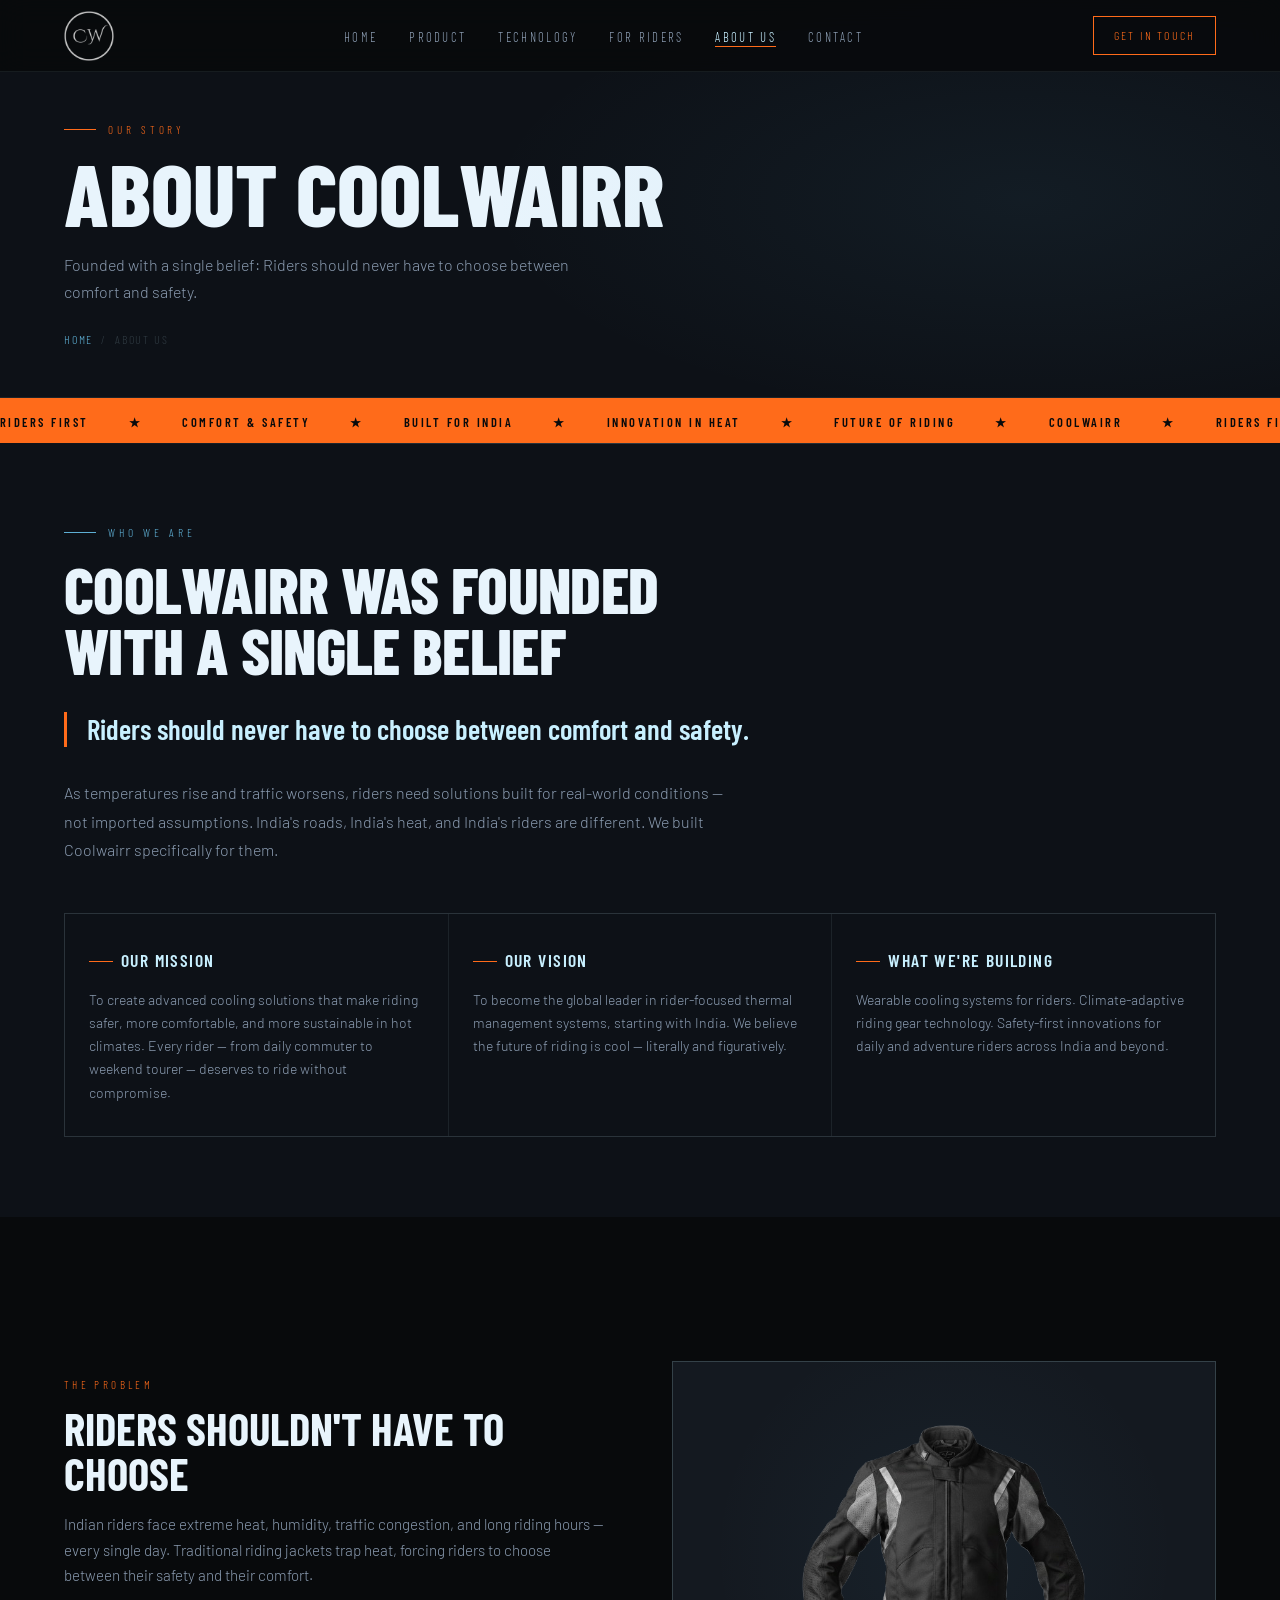
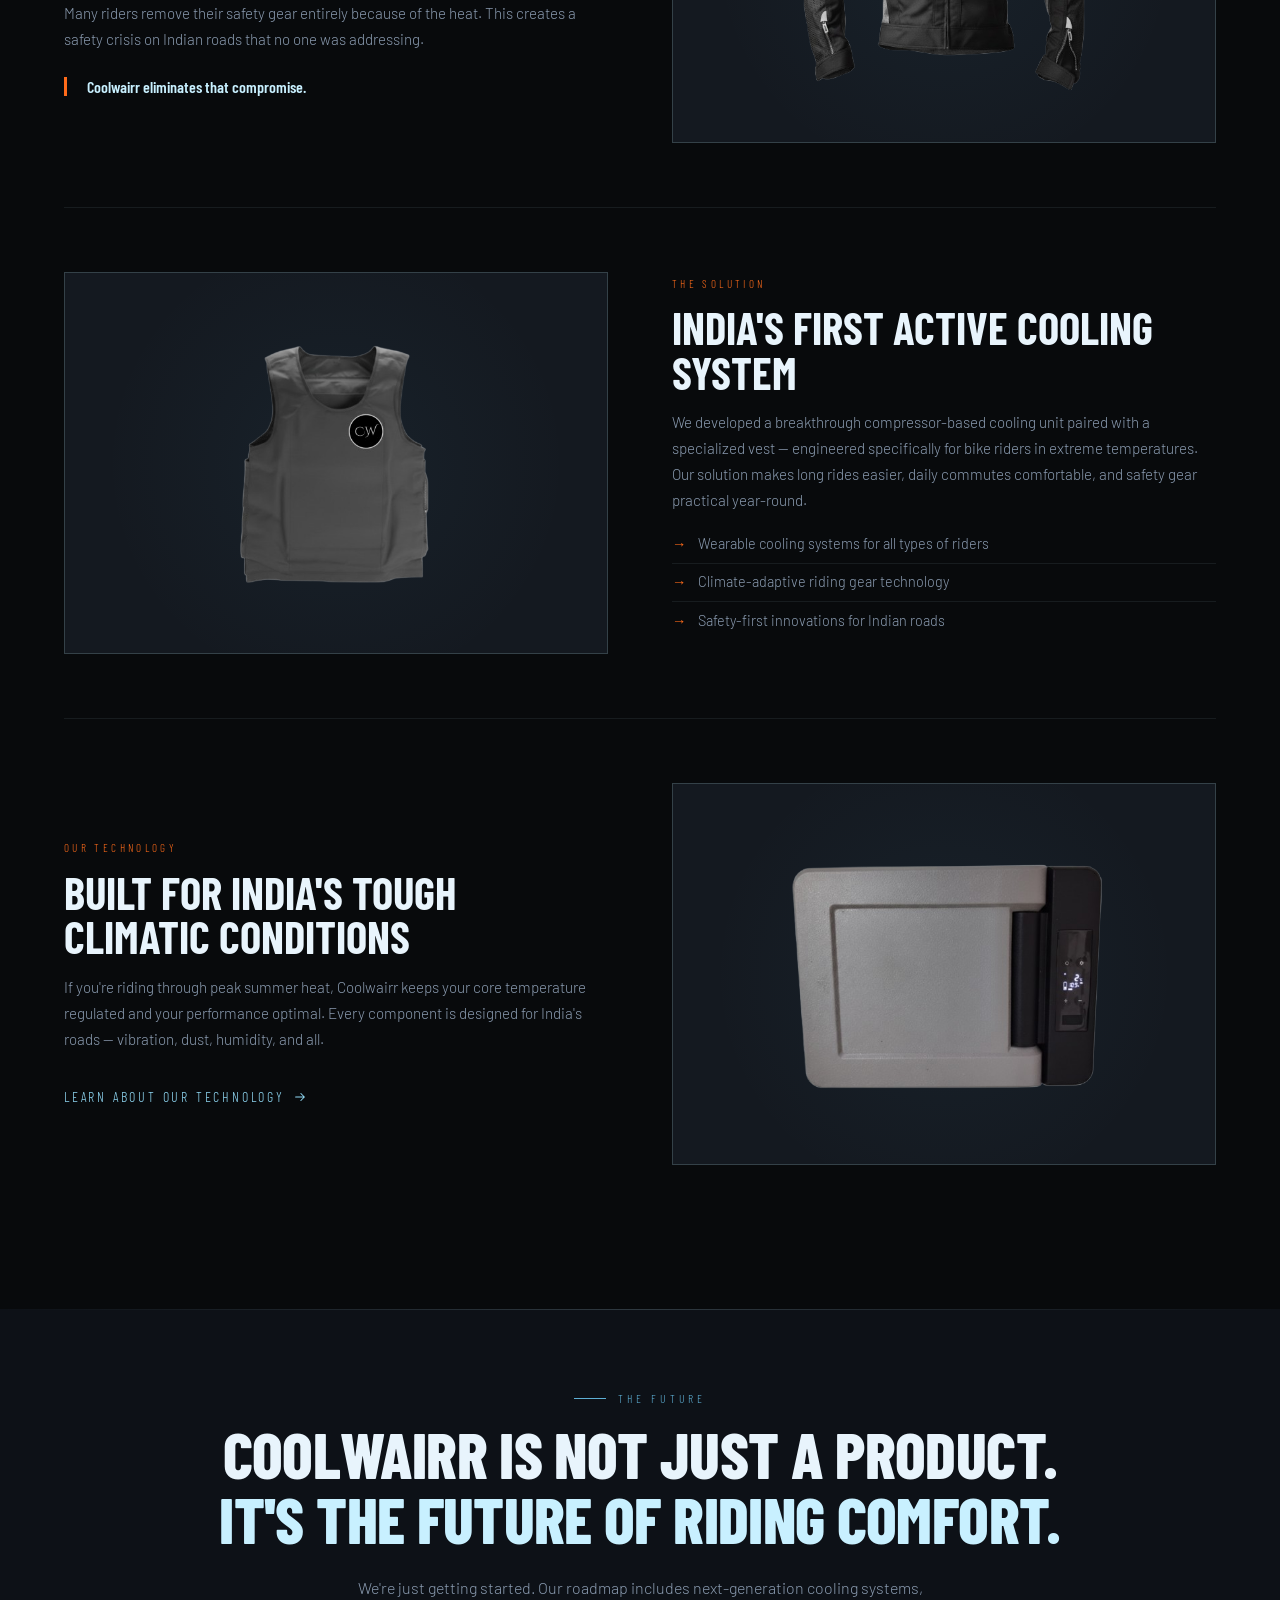
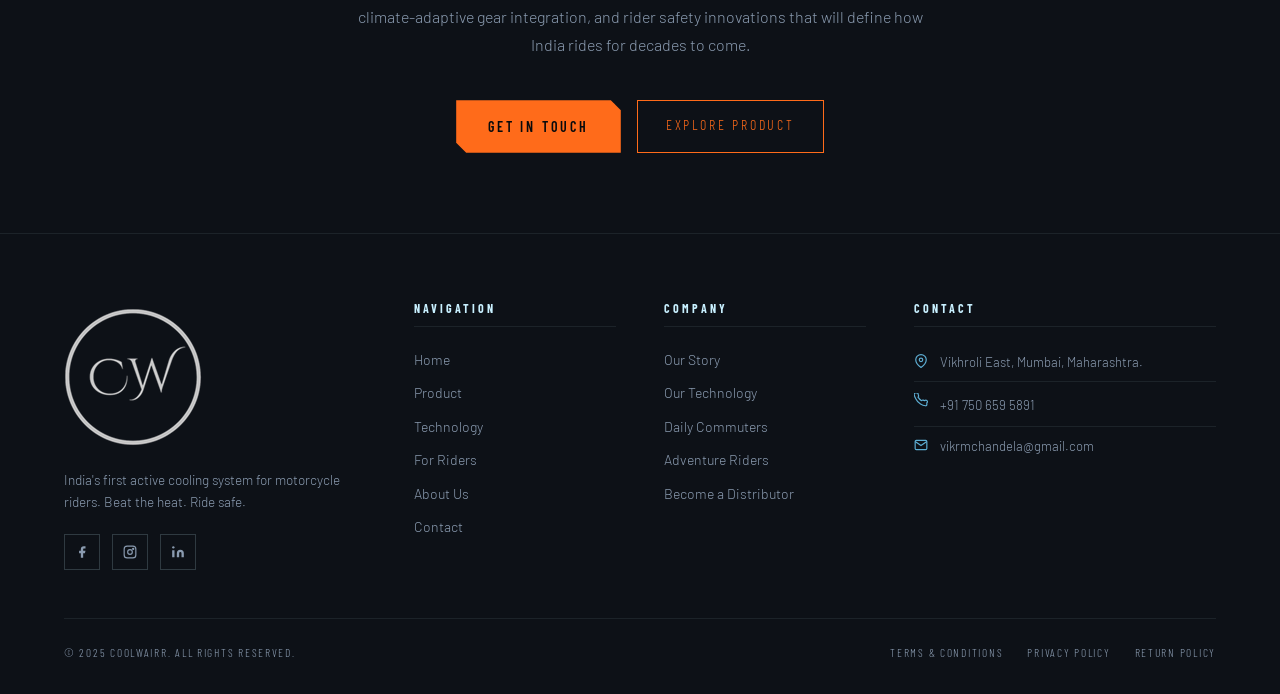
==== about.html @ 3edb7197 "initial commit" ====
<!DOCTYPE html>
<html lang="en">

<head>
  <meta charset="UTF-8">
  <meta name="viewport" content="width=device-width, initial-scale=1.0">
  <title>About Us — COOLWAIR</title>
  <meta name="description"
    content="Coolwairr was founded with a single belief: Riders should never have to choose between comfort and safety.">
  <link rel="icon" type="image/png" href="assets/imgs/favicon.png">
  <link rel="preconnect" href="https://fonts.googleapis.com">
  <link
    href="https://fonts.googleapis.com/css2?family=Barlow+Condensed:ital,wght@0,300;0,600;0,800;1,300&family=Barlow:wght@300;400;500&family=Orbitron:wght@700;900&display=swap"
    rel="stylesheet">
  <link rel="stylesheet" href="style.css">
</head>

<body>

  <div id="header"></div>

  <div class="page-hero">
    <div class="page-hero-eyebrow">Our Story</div>
    <h1>About Coolwairr</h1>
    <p>Founded with a single belief: Riders should never have to choose between comfort and safety.</p>
    <div class="breadcrumb"><a href="index.html">Home</a><span>/</span><span>About Us</span></div>
  </div>

  <div class="ticker">
    <div class="ticker-inner">
      <span>RIDERS FIRST</span><span>★</span><span>COMFORT &amp; SAFETY</span><span>★</span>
      <span>BUILT FOR INDIA</span><span>★</span><span>INNOVATION IN HEAT</span><span>★</span>
      <span>FUTURE OF RIDING</span><span>★</span><span>COOLWAIRR</span><span>★</span>
      <span>RIDERS FIRST</span><span>★</span><span>COMFORT &amp; SAFETY</span><span>★</span>
      <span>BUILT FOR INDIA</span><span>★</span><span>INNOVATION IN HEAT</span><span>★</span>
      <span>FUTURE OF RIDING</span><span>★</span><span>COOLWAIRR</span><span>★</span>
    </div>
  </div>

  <!-- FOUNDING BELIEF -->
  <section class="section section--dark">
    <div class="container">
      <div class="section-label reveal">Who We Are</div>
      <h2 class="section-title reveal">Coolwairr Was Founded<br>with a Single Belief</h2>
      <div class="tech-highlight reveal">
        Riders should never have to choose between comfort and safety.
      </div>
      <p class="reveal" style="color:var(--muted);max-width:680px;margin-top:1.25rem;font-size:1rem;line-height:1.8;">
        As temperatures rise and traffic worsens, riders need solutions built for real-world conditions — not imported
        assumptions. India's roads, India's heat, and India's riders are different. We built Coolwairr specifically for
        them.
      </p>

      <div class="mission-cards reveal">
        <div class="mission-card">
          <h3>Our Mission</h3>
          <p>To create advanced cooling solutions that make riding safer, more comfortable, and more sustainable in hot
            climates. Every rider — from daily commuter to weekend tourer — deserves to ride without compromise.</p>
        </div>
        <div class="mission-card">
          <h3>Our Vision</h3>
          <p>To become the global leader in rider-focused thermal management systems, starting with India. We believe
            the future of riding is cool — literally and figuratively.</p>
        </div>
        <div class="mission-card">
          <h3>What We're Building</h3>
          <p>Wearable cooling systems for riders. Climate-adaptive riding gear technology. Safety-first innovations for
            daily and adventure riders across India and beyond.</p>
        </div>
      </div>
    </div>
  </section>

  <!-- STORY SECTIONS -->
  <section class="section section--black">
    <div class="container">
      <div class="split-section reveal">
        <div class="split-text">
          <div class="eyebrow">The Problem</div>
          <h2>Riders Shouldn't Have to Choose</h2>
          <p>Indian riders face extreme heat, humidity, traffic congestion, and long riding hours — every single day.
            Traditional riding jackets trap heat, forcing riders to choose between their safety and their comfort.</p>
          <p style="margin-top:0.75rem;">Many riders remove their safety gear entirely because of the heat. This creates
            a safety crisis on Indian roads that no one was addressing.</p>
          <div class="tech-highlight" style="font-size:1rem;margin-top:1.5rem;">
            Coolwairr eliminates that compromise.
          </div>
        </div>
        <div class="split-image">
          <img src="assets/imgs/Coolwairr_Cooling_Jacket.png" alt="Riding Jacket">
        </div>
      </div>

      <div class="split-section reverse reveal">
        <div class="split-text">
          <div class="eyebrow">The Solution</div>
          <h2>India's First Active Cooling System</h2>
          <p>We developed a breakthrough compressor-based cooling unit paired with a specialized vest — engineered
            specifically for bike riders in extreme temperatures. Our solution makes long rides easier, daily commutes
            comfortable, and safety gear practical year-round.</p>
          <ul>
            <li>Wearable cooling systems for all types of riders</li>
            <li>Climate-adaptive riding gear technology</li>
            <li>Safety-first innovations for Indian roads</li>
          </ul>
        </div>
        <div class="split-image">
          <img src="assets/imgs/coolwairr-cooling-vest1.png" alt="Cooling Vest">
        </div>
      </div>

      <div class="split-section reveal">
        <div class="split-text">
          <div class="eyebrow">Our Technology</div>
          <h2>Built for India's Tough Climatic Conditions</h2>
          <p>If you're riding through peak summer heat, Coolwairr keeps your core temperature regulated and your
            performance optimal. Every component is designed for India's roads — vibration, dust, humidity, and all.</p>
          <a href="technology.html" class="btn-ghost" style="margin-top:1.25rem;">
            Learn About Our Technology
            <svg width="14" height="14" viewBox="0 0 16 16" fill="none">
              <path d="M3 8h10M9 4l4 4-4 4" stroke="currentColor" stroke-width="1.2" stroke-linecap="round"
                stroke-linejoin="round" />
            </svg>
          </a>
        </div>
        <div class="split-image">
          <img src="assets/imgs/Coolwairr_cooling_uni.png" alt="Technology">
        </div>
      </div>
    </div>
  </section>

  <!-- CLOSING STATEMENT -->
  <section class="section section--dark">
    <div class="container" style="text-align:center;">
      <div class="reveal">
        <div class="section-label" style="justify-content:center;">The Future</div>
        <h2 class="section-title">Coolwairr Is Not Just a Product.</h2>
        <h2 class="section-title" style="color:var(--ice);margin-top:0.25rem;">It's the Future of Riding Comfort.</h2>
        <p style="color:var(--muted);max-width:580px;margin:1.5rem auto 0;font-size:1rem;line-height:1.8;">
          We're just getting started. Our roadmap includes next-generation cooling systems, climate-adaptive gear
          integration, and rider safety innovations that will define how India rides for decades to come.
        </p>
        <div style="margin-top:2.5rem;display:flex;gap:1rem;justify-content:center;flex-wrap:wrap;">
          <a href="contact.html" class="btn-primary">Get in Touch</a>
          <a href="product.html" class="btn-outline">Explore Product</a>
        </div>
      </div>
    </div>
  </section>

  <!-- FOOTER -->
  <div id="footer"></div>
  
  <button class="back-to-top" id="backToTop" aria-label="Back to top"><svg viewBox="0 0 24 24" fill="none"
      stroke="currentColor" stroke-width="2">
      <path d="M18 15l-6-6-6 6" />
    </svg></button>
  <script src="components.js"></script>
</body>

</html>
---- style.css ----
/* =========================================
   COOLWAIR — Global Stylesheet
   Dark Rider Theme | Mobile Responsive
   ========================================= */

@import url('https://fonts.googleapis.com/css2?family=Barlow+Condensed:ital,wght@0,300;0,600;0,800;1,300;1,600&family=Barlow:wght@300;400;500&family=Orbitron:wght@700;900&display=swap');

/* ---- CSS Variables ---- */
:root {
  --black: #080A0C;
  --dark: #0D1117;
  --surface: #141920;
  --surface2: #1C2430;
  --ice: #C8F0FF;
  --ice2: #90D9F5;
  --steel: #5EAFD4;
  --orange: #FF6B1A;
  --orange2: #FF9A55;
  --muted: #8A9BB0;
  --text: #E8F4FC;
  --border: rgba(200, 240, 255, 0.08);
  --border2: rgba(200, 240, 255, 0.18);
  --radius: 4px;
  --nav-h: 72px;
}

/* ---- Reset ---- */
*,
*::before,
*::after {
  margin: 0;
  padding: 0;
  box-sizing: border-box;
}

html {
  scroll-behavior: smooth;
}

body {
  background: var(--black);
  color: var(--text);
  font-family: 'Barlow', sans-serif;
  font-weight: 300;
  overflow-x: hidden;
  line-height: 1.7;
}

img {
  max-width: 100%;
  height: auto;
  display: block;
}

a {
  text-decoration: none;
  color: inherit;
}

ul {
  list-style: none;
}

button {
  cursor: pointer;
  border: none;
  background: none;
}

/* =========================================
   TYPOGRAPHY
   ========================================= */
.section-label {
  font-family: 'Barlow Condensed', sans-serif;
  font-size: 0.72rem;
  letter-spacing: 0.35em;
  text-transform: uppercase;
  color: var(--steel);
  margin-bottom: 1rem;
  display: flex;
  align-items: center;
  gap: 0.75rem;
}

.section-label::before {
  content: '';
  width: 2rem;
  height: 1px;
  background: var(--steel);
  flex-shrink: 0;
}

.section-title {
  font-family: 'Barlow Condensed', sans-serif;
  font-size: clamp(2rem, 5vw, 4rem);
  font-weight: 800;
  text-transform: uppercase;
  line-height: 0.95;
  letter-spacing: -0.01em;
}

/* =========================================
   BUTTONS
   ========================================= */
.btn-primary {
  display: inline-block;
  font-family: 'Barlow Condensed', sans-serif;
  font-size: 0.875rem;
  letter-spacing: 0.2em;
  text-transform: uppercase;
  font-weight: 600;
  padding: 0.9rem 2rem;
  background: var(--orange);
  color: var(--black);
  transition: background 0.2s, transform 0.2s;
  clip-path: polygon(0 0, calc(100% - 10px) 0, 100% 10px, 100% 100%, 10px 100%, 0 calc(100% - 10px));
}

.btn-primary:hover {
  background: var(--orange2);
  transform: translateY(-2px);
}

.btn-ghost {
  display: inline-flex;
  align-items: center;
  gap: 0.5rem;
  font-family: 'Barlow Condensed', sans-serif;
  font-size: 0.875rem;
  letter-spacing: 0.2em;
  text-transform: uppercase;
  color: var(--ice2);
  transition: color 0.2s;
}

.btn-ghost:hover {
  color: var(--ice);
}

.btn-ghost svg {
  transition: transform 0.2s;
}

.btn-ghost:hover svg {
  transform: translateX(4px);
}

.btn-outline {
  display: inline-block;
  font-family: 'Barlow Condensed', sans-serif;
  font-size: 0.875rem;
  letter-spacing: 0.2em;
  text-transform: uppercase;
  padding: 0.75rem 1.75rem;
  border: 1px solid var(--orange);
  color: var(--orange);
  transition: all 0.2s;
}

.btn-outline:hover {
  background: var(--orange);
  color: var(--black);
}

/* =========================================
   NAVIGATION
   ========================================= */
nav.site-nav {
  position: fixed;
  top: 0;
  left: 0;
  right: 0;
  z-index: 1000;
  height: var(--nav-h);
  display: flex;
  align-items: center;
  justify-content: space-between;
  padding: 0 clamp(1rem, 5vw, 4rem);
  background: rgba(8, 10, 12, 0.92);
  backdrop-filter: blur(14px);
  border-bottom: 1px solid var(--border);
  transition: background 0.3s;
}

nav.site-nav.scrolled {
  background: rgba(8, 10, 12, 0.98);
}

.nav-logo {
  text-align: center;
  margin: 10px 0;
}

.nav-logo img {
  height: 50px;
  width: auto;
}

/* Mobile */
@media (max-width: 768px) {
  .nav-logo img {
    max-height: 35px;
  }
}

.nav-links {
  display: flex;
  gap: 2rem;
}

.nav-links a {
  font-family: 'Barlow Condensed', sans-serif;
  font-size: 0.8rem;
  letter-spacing: 0.18em;
  text-transform: uppercase;
  color: var(--muted);
  transition: color 0.2s;
  position: relative;
  padding-bottom: 2px;
}

.nav-links a::after {
  content: '';
  position: absolute;
  bottom: 0;
  left: 0;
  width: 0;
  height: 1px;
  background: var(--orange);
  transition: width 0.25s;
}

.nav-links a:hover,
.nav-links a.active {
  color: var(--ice);
}

.nav-links a:hover::after,
.nav-links a.active::after {
  width: 100%;
}

.nav-cta {
  font-family: 'Barlow Condensed', sans-serif;
  font-size: 0.75rem;
  letter-spacing: 0.18em;
  text-transform: uppercase;
  padding: 0.55rem 1.25rem;
  border: 1px solid var(--orange);
  color: var(--orange);
  background: transparent;
  transition: all 0.2s;
}

.nav-cta:hover {
  background: var(--orange);
  color: var(--black);
}

/* Hamburger */
.nav-hamburger {
  display: none;
  flex-direction: column;
  gap: 5px;
  padding: 4px;
  cursor: pointer;
  background: none;
  border: none;
}

.nav-hamburger span {
  display: block;
  width: 24px;
  height: 2px;
  background: var(--ice);
  transition: all 0.3s;
}

.nav-hamburger.open span:nth-child(1) {
  transform: translateY(7px) rotate(45deg);
}

.nav-hamburger.open span:nth-child(2) {
  opacity: 0;
}

.nav-hamburger.open span:nth-child(3) {
  transform: translateY(-7px) rotate(-45deg);
}

/* Mobile nav drawer */
.nav-mobile-drawer {
  display: none;
  position: fixed;
  top: var(--nav-h);
  left: 0;
  right: 0;
  background: var(--dark);
  border-bottom: 1px solid var(--border);
  z-index: 999;
  padding: 1.5rem clamp(1rem, 5vw, 4rem);
  flex-direction: column;
  gap: 1rem;
}

.nav-mobile-drawer.open {
  display: flex;
}

.nav-mobile-drawer a {
  font-family: 'Barlow Condensed', sans-serif;
  font-size: 1rem;
  letter-spacing: 0.15em;
  text-transform: uppercase;
  color: var(--muted);
  transition: color 0.2s;
  padding: 0.35rem 0;
  border-bottom: 1px solid var(--border);
}

.nav-mobile-drawer a:hover,
.nav-mobile-drawer a.active {
  color: var(--ice);
}

.nav-mobile-drawer .btn-primary {
  margin-top: 0.5rem;
  text-align: center;
}

/* ---- HERO ---- */
.hero {
  min-height: 100vh;
  display: flex;
  flex-direction: column;
  justify-content: center;
  padding: calc(var(--nav-h) + 2rem) clamp(1rem, 5vw, 4rem) 6rem;
  position: relative;
  overflow: hidden;
}

.hero-bg {
  position: absolute;
  inset: 0;
  background:
    radial-gradient(ellipse 60% 70% at 70% 50%, rgba(94, 175, 212, 0.09) 0%, transparent 70%),
    radial-gradient(ellipse 35% 50% at 80% 70%, rgba(255, 107, 26, 0.05) 0%, transparent 60%),
    repeating-linear-gradient(-45deg, transparent, transparent 60px,
      rgba(200, 240, 255, 0.012) 60px, rgba(200, 240, 255, 0.012) 61px);
  pointer-events: none;
}

.hero-content {
  position: relative;
  z-index: 2;
  flex: 1;
  max-width: 600px;
}

.hero-eyebrow {
  font-family: 'Barlow Condensed', sans-serif;
  font-size: 0.72rem;
  letter-spacing: 0.38em;
  text-transform: uppercase;
  color: var(--orange);
  margin-bottom: 1.5rem;
  display: flex;
  align-items: center;
  gap: 0.75rem;
}

.hero-eyebrow::before {
  content: '';
  width: 3rem;
  height: 1px;
  background: var(--orange);
}

.hero-title {
  font-family: 'Barlow Condensed', sans-serif;
  font-size: clamp(3.5rem, 10vw, 8.5rem);
  font-weight: 800;
  line-height: 0.9;
  text-transform: uppercase;
  letter-spacing: -0.02em;
}

.hero-title .outline {
  -webkit-text-stroke: 1.5px var(--ice2);
  color: transparent;
}

.hero-title .accent {
  color: var(--ice);
}

.hero-sub {
  margin-top: 1.75rem;
  font-size: 1.05rem;
  color: var(--muted);
  max-width: 460px;
  line-height: 1.75;
}

.hero-actions {
  margin-top: 2.5rem;
  display: flex;
  gap: 1.25rem;
  align-items: center;
  flex-wrap: wrap;
}

.hero-badge {
  display: inline-flex;
  align-items: center;
  gap: 0.75rem;
  background: var(--surface);
  border: 1px solid var(--border2);
  padding: 0.6rem 1.25rem;
  margin-top: 2rem;
}

.badge-dot {
  width: 8px;
  height: 8px;
  border-radius: 50%;
  background: var(--steel);
  box-shadow: 0 0 8px var(--steel);
  animation: pulseDot 2s infinite;
}

@keyframes pulseDot {

  0%,
  100% {
    box-shadow: 0 0 8px var(--steel);
  }

  50% {
    box-shadow: 0 0 3px var(--steel);
    opacity: 0.5;
  }
}

.badge-text {
  font-family: 'Orbitron', sans-serif;
  font-size: 0.75rem;
  color: var(--ice2);
}

.badge-sub {
  font-family: 'Barlow Condensed', sans-serif;
  font-size: 0.68rem;
  letter-spacing: 0.2em;
  text-transform: uppercase;
  color: var(--muted);
}

/* Speed lines */
.speed-lines {
  position: absolute;
  inset: 0;
  overflow: hidden;
  pointer-events: none;
  z-index: 1;
}

.speed-line {
  position: absolute;
  height: 1px;
  background: linear-gradient(90deg, transparent, rgba(200, 240, 255, 0.12), transparent);
  animation: speedAnim 2s linear infinite;
}

@keyframes speedAnim {
  0% {
    transform: translateX(-120%);
    opacity: 0;
  }

  10% {
    opacity: 1;
  }

  90% {
    opacity: 1;
  }

  100% {
    transform: translateX(200%);
    opacity: 0;
  }
}

.hero-stats {
  position: absolute;
  bottom: 0;
  left: 0;
  right: 0;
  display: flex;
  gap: 0;
  border-top: 1px solid var(--border);
  background: rgba(8, 10, 12, 0.6);
  backdrop-filter: blur(8px);
}

.hero-stat {
  flex: 1;
  padding: 1.5rem clamp(1rem, 3vw, 2rem);
  border-right: 1px solid var(--border);
  text-align: center;
}

.hero-stat:last-child {
  border-right: none;
}

.hero-stat strong {
  display: block;
  font-family: 'Orbitron', sans-serif;
  font-size: clamp(1.4rem, 2.5vw, 1.8rem);
  font-weight: 700;
  color: var(--ice);
}

.hero-stat span {
  font-family: 'Barlow Condensed', sans-serif;
  font-size: 0.68rem;
  letter-spacing: 0.18em;
  text-transform: uppercase;
  color: var(--muted);
}

/* Home sections */
.home-intro {
  max-width: 720px;
  margin: 0 auto;
  text-align: center;
}

.home-intro p {
  font-size: 1.05rem;
  color: var(--muted);
  line-height: 1.8;
  margin-top: 1.25rem;
}

.offer-grid {
  display: grid;
  grid-template-columns: 1fr 1fr;
  gap: 1px;
  background: var(--border);
  border: 1px solid var(--border);
  margin-top: 3rem;
}

.offer-card {
  background: var(--dark);
  padding: 2.5rem 2rem;
  display: flex;
  flex-direction: column;
  gap: 0.75rem;
  transition: background 0.3s;
  position: relative;
  overflow: hidden;
}

.offer-card:hover {
  background: var(--surface);
}

.offer-card::after {
  content: '';
  position: absolute;
  bottom: 0;
  left: 0;
  width: 0;
  height: 2px;
  background: var(--steel);
  transition: width 0.4s;
}

.offer-card:hover::after {
  width: 100%;
}

.offer-card h3 {
  font-family: 'Barlow Condensed', sans-serif;
  font-size: 1.3rem;
  font-weight: 700;
  text-transform: uppercase;
  color: var(--text);
}

.offer-card p {
  font-size: 0.875rem;
  color: var(--muted);
  line-height: 1.65;
}

.offer-card .offer-img {
  width: 100%;
  height: 200px;
  object-fit: contain;
  background: var(--surface2);
  padding: 1.5rem;
  margin-top: 0.5rem;
}

@media(max-width:700px) {
  .offer-grid {
    grid-template-columns: 1fr;
  }

  .hero-stats {
    position: static;
    flex-wrap: wrap;
    border-top: 1px solid var(--border);
    margin-top: 2.5rem;
  }

  .hero-stat {
    border-right: none;
    border-bottom: 1px solid var(--border);
  }

  .hero {
    min-height: auto;
  }
}

/* =========================================
   PAGE HERO / BREADCRUMB BANNER
   ========================================= */
.page-hero {
  padding: calc(var(--nav-h) + 3rem) clamp(1rem, 5vw, 4rem) 3rem;
  background: var(--dark);
  position: relative;
  border-bottom: 1px solid var(--border);
  overflow: hidden;
}

.page-hero::before {
  content: '';
  position: absolute;
  inset: 0;
  background: radial-gradient(ellipse 60% 80% at 80% 50%, rgba(94, 175, 212, 0.07) 0%, transparent 70%);
  pointer-events: none;
}

.page-hero-eyebrow {
  font-family: 'Barlow Condensed', sans-serif;
  font-size: 0.7rem;
  letter-spacing: 0.35em;
  text-transform: uppercase;
  color: var(--orange);
  margin-bottom: 0.75rem;
  display: flex;
  align-items: center;
  gap: 0.75rem;
}

.page-hero-eyebrow::before {
  content: '';
  width: 2rem;
  height: 1px;
  background: var(--orange);
}

.page-hero h1 {
  font-family: 'Barlow Condensed', sans-serif;
  font-size: clamp(2.5rem, 7vw, 5.5rem);
  font-weight: 800;
  text-transform: uppercase;
  line-height: 0.95;
}

.page-hero p {
  margin-top: 1rem;
  color: var(--muted);
  max-width: 520px;
  font-size: 1rem;
}

.breadcrumb {
  display: flex;
  gap: 0.5rem;
  align-items: center;
  font-family: 'Barlow Condensed', sans-serif;
  font-size: 0.75rem;
  letter-spacing: 0.15em;
  text-transform: uppercase;
  color: var(--muted);
  margin-top: 1.5rem;
}

.breadcrumb a {
  color: var(--steel);
}

.breadcrumb span {
  color: var(--border2);
}

/* =========================================
   TICKER
   ========================================= */
.ticker {
  background: var(--orange);
  padding: 0.55rem 0;
  overflow: hidden;
  white-space: nowrap;
}

.ticker-inner {
  display: inline-flex;
  gap: 2.5rem;
  animation: tickerScroll 22s linear infinite;
  font-family: 'Barlow Condensed', sans-serif;
  font-size: 0.78rem;
  letter-spacing: 0.2em;
  text-transform: uppercase;
  color: var(--black);
  font-weight: 600;
}

@keyframes tickerScroll {
  0% {
    transform: translateX(0);
  }

  100% {
    transform: translateX(-50%);
  }
}

/* =========================================
   SECTIONS LAYOUT
   ========================================= */
.section {
  padding: 5rem clamp(1rem, 5vw, 4rem);
}

.section--dark {
  background: var(--dark);
  position: relative;
}

.section--dark::before {
  content: '';
  position: absolute;
  top: 0;
  left: 0;
  right: 0;
  height: 1px;
  background: linear-gradient(90deg, transparent, var(--border2), transparent);
}

.section--black {
  background: var(--black);
}

.section--surface {
  background: var(--surface);
}

.container {
  max-width: 1200px;
  margin: 0 auto;
}

/* =========================================
   CONTENT + IMAGE SECTIONS (alternating)
   ========================================= */
.split-section {
  display: grid;
  grid-template-columns: 1fr 1fr;
  gap: 4rem;
  align-items: center;
  padding: 4rem 0;
  border-bottom: 1px solid var(--border);
}

.split-section:last-child {
  border-bottom: none;
}

.split-section.reverse {
  direction: rtl;
}

.split-section.reverse>* {
  direction: ltr;
}

.split-text .eyebrow {
  font-family: 'Barlow Condensed', sans-serif;
  font-size: 0.7rem;
  letter-spacing: 0.3em;
  text-transform: uppercase;
  color: var(--orange);
  margin-bottom: 0.75rem;
}

.split-text h2 {
  font-family: 'Barlow Condensed', sans-serif;
  font-size: clamp(1.8rem, 3.5vw, 2.8rem);
  font-weight: 700;
  text-transform: uppercase;
  line-height: 1;
  margin-bottom: 1rem;
}

.split-text h3 {
  font-family: 'Barlow Condensed', sans-serif;
  font-size: clamp(1.2rem, 2.5vw, 1.7rem);
  font-weight: 600;
  margin-bottom: 0.85rem;
  color: var(--ice);
}

.split-text p {
  color: var(--muted);
  font-size: 0.95rem;
  margin-bottom: 0.75rem;
}

.split-text ul {
  margin: 0.75rem 0;
}

.split-text ul li {
  color: var(--muted);
  font-size: 0.9rem;
  padding: 0.4rem 0;
  border-bottom: 1px solid var(--border);
  display: flex;
  align-items: flex-start;
  gap: 0.75rem;
}

.split-text ul li::before {
  content: '→';
  color: var(--orange);
  flex-shrink: 0;
}

.split-text ul li:last-child {
  border-bottom: none;
}

.split-image {
  position: relative;
  border: 1px solid var(--border2);
  background: var(--surface);
  overflow: hidden;
}

.split-image::before {
  content: '';
  position: absolute;
  inset: 0;
  background: radial-gradient(circle at 50% 50%, rgba(94, 175, 212, 0.06) 0%, transparent 70%);
}

.split-image img {
  width: 100%;
  height: 380px;
  object-fit: contain;
  padding: 2rem;
  position: relative;
  z-index: 1;
  transition: transform 0.4s;
}

.split-image:hover img {
  transform: scale(1.03);
}

/* =========================================
   STAT BAR
   ========================================= */
.stat-bar {
  display: grid;
  grid-template-columns: repeat(4, 1fr);
  border-top: 1px solid var(--border);
  border-bottom: 1px solid var(--border);
}

.stat-item {
  padding: 1.75rem 1rem;
  border-right: 1px solid var(--border);
  text-align: center;
}

.stat-item:last-child {
  border-right: none;
}

.stat-num {
  font-family: 'Orbitron', sans-serif;
  font-size: clamp(1.6rem, 3vw, 2.2rem);
  font-weight: 700;
  color: var(--ice);
  display: block;
}

.stat-label {
  font-family: 'Barlow Condensed', sans-serif;
  font-size: 0.7rem;
  letter-spacing: 0.2em;
  text-transform: uppercase;
  color: var(--muted);
  margin-top: 0.25rem;
}

/* =========================================
   FEATURE GRID
   ========================================= */
.feature-grid {
  display: grid;
  grid-template-columns: repeat(3, 1fr);
  gap: 1px;
  background: var(--border);
  border: 1px solid var(--border);
  margin-top: 3rem;
}

.feature-card {
  background: var(--dark);
  padding: 2.5rem 2rem;
  position: relative;
  overflow: hidden;
  transition: background 0.3s;
}

.feature-card:hover {
  background: var(--surface);
}

.feature-card::before {
  content: '';
  position: absolute;
  top: 0;
  left: 0;
  width: 0;
  height: 2px;
  background: var(--orange);
  transition: width 0.4s;
}

.feature-card:hover::before {
  width: 100%;
}

.feature-num {
  position: absolute;
  top: 1.5rem;
  right: 1.5rem;
  font-family: 'Orbitron', sans-serif;
  font-size: 0.65rem;
  color: var(--border2);
  letter-spacing: 0.05em;
}

.feature-icon {
  margin-bottom: 1.25rem;
}

.feature-icon svg {
  width: 36px;
  height: 36px;
}

.feature-title {
  font-family: 'Barlow Condensed', sans-serif;
  font-size: 1.2rem;
  font-weight: 600;
  letter-spacing: 0.06em;
  text-transform: uppercase;
  color: var(--text);
  margin-bottom: 0.6rem;
}

.feature-desc {
  font-size: 0.875rem;
  color: var(--muted);
  line-height: 1.65;
}

/* =========================================
   HOW IT WORKS STEPS
   ========================================= */
.steps-grid {
  display: grid;
  grid-template-columns: repeat(4, 1fr);
  gap: 0;
  margin-top: 3.5rem;
  position: relative;
}

.steps-grid::before {
  content: '';
  position: absolute;
  top: 2.25rem;
  left: 10%;
  right: 10%;
  height: 1px;
  background: linear-gradient(90deg, var(--border2), var(--steel), var(--border2));
  pointer-events: none;
}

.step-item {
  padding: 0 1rem;
  text-align: center;
  position: relative;
  z-index: 1;
}

.step-hex {
  width: 4.5rem;
  height: 4.5rem;
  margin: 0 auto 1.25rem;
  background: var(--dark);
  border: 1px solid var(--border2);
  display: flex;
  align-items: center;
  justify-content: center;
  clip-path: polygon(20% 0%, 80% 0%, 100% 20%, 100% 80%, 80% 100%, 20% 100%, 0% 80%, 0% 20%);
}

.step-hex span {
  font-family: 'Orbitron', sans-serif;
  font-size: 1rem;
  font-weight: 900;
  color: var(--steel);
}

.step-title {
  font-family: 'Barlow Condensed', sans-serif;
  font-size: 1rem;
  font-weight: 600;
  letter-spacing: 0.1em;
  text-transform: uppercase;
  margin-bottom: 0.4rem;
  color: var(--text);
}

.step-desc {
  font-size: 0.82rem;
  color: var(--muted);
  line-height: 1.55;
}

/* =========================================
   SPECS TABLE
   ========================================= */
.specs-grid {
  display: grid;
  grid-template-columns: 1fr 1fr;
  gap: 0 3rem;
  margin-top: 3rem;
}

.spec-row {
  display: flex;
  justify-content: space-between;
  align-items: baseline;
  padding: 1rem 0;
  border-bottom: 1px solid var(--border);
}

.spec-label {
  font-family: 'Barlow Condensed', sans-serif;
  font-size: 0.78rem;
  letter-spacing: 0.15em;
  text-transform: uppercase;
  color: var(--muted);
}

.spec-val {
  font-family: 'Orbitron', sans-serif;
  font-size: 0.9rem;
  color: var(--ice);
  font-weight: 700;
  letter-spacing: 0.04em;
}

/* =========================================
   CONTACT FORM
   ========================================= */
.contact-cards {
  display: grid;
  grid-template-columns: repeat(3, 1fr);
  gap: 1.5rem;
  margin-bottom: 3rem;
}

.contact-card {
  background: var(--surface);
  border: 1px solid var(--border);
  padding: 2rem 1.5rem;
  text-align: center;
  transition: border-color 0.3s;
}

.contact-card:hover {
  border-color: var(--border2);
}

.contact-card-icon {
  width: 3rem;
  height: 3rem;
  border: 1px solid var(--border2);
  display: flex;
  align-items: center;
  justify-content: center;
  margin: 0 auto 1rem;
}

.contact-card-icon svg {
  width: 20px;
  height: 20px;
}

.contact-card h4 {
  font-family: 'Barlow Condensed', sans-serif;
  font-size: 1rem;
  font-weight: 600;
  letter-spacing: 0.1em;
  text-transform: uppercase;
  margin-bottom: 0.5rem;
  color: var(--text);
}

.contact-card a,
.contact-card p {
  font-size: 0.875rem;
  color: var(--muted);
}

.contact-card a:hover {
  color: var(--steel);
}

.contact-form-wrap {
  background: var(--surface);
  border: 1px solid var(--border);
  padding: 2.5rem;
}

.form-grid {
  display: grid;
  grid-template-columns: 1fr 1fr;
  gap: 1rem;
}

.form-grid .full {
  grid-column: 1 / -1;
}

.cw-input,
.cw-textarea {
  width: 100%;
  background: var(--dark);
  border: 1px solid var(--border2);
  color: var(--text);
  font-family: 'Barlow', sans-serif;
  font-size: 0.9rem;
  padding: 0.85rem 1rem;
  outline: none;
  transition: border-color 0.2s;
}

.cw-input:focus,
.cw-textarea:focus {
  border-color: var(--steel);
}

.cw-input::placeholder,
.cw-textarea::placeholder {
  color: var(--muted);
}

.cw-textarea {
  resize: vertical;
  min-height: 120px;
}

/* =========================================
   PRODUCT PAGE CARDS
   ========================================= */
.product-intro {
  font-family: 'Barlow Condensed', sans-serif;
  font-size: clamp(1rem, 2.5vw, 1.3rem);
  color: var(--muted);
  max-width: 720px;
  margin: 1.25rem 0 0;
  line-height: 1.6;
}

/* =========================================
   RIDERS PAGE
   ========================================= */
.rider-type-header {
  margin-bottom: 2rem;
  padding-bottom: 1.5rem;
  border-bottom: 1px solid var(--border);
}

.rider-type-header .eyebrow {
  font-family: 'Barlow Condensed', sans-serif;
  font-size: 0.7rem;
  letter-spacing: 0.3em;
  text-transform: uppercase;
  color: var(--orange);
  margin-bottom: 0.5rem;
}

.rider-type-header h2 {
  font-family: 'Barlow Condensed', sans-serif;
  font-size: clamp(1.8rem, 3.5vw, 2.8rem);
  font-weight: 800;
  text-transform: uppercase;
  line-height: 1;
}

.rider-section {
  padding: 5rem 0;
  border-bottom: 2px solid var(--border2);
}

.rider-section:last-child {
  border-bottom: none;
}

.hero-wrapper {
  display: flex;
  align-items: center;
  justify-content: space-between;
  gap: 3rem;
  padding-bottom: 4rem;
}

/* =========================================
   VIDEO EMBED
   ========================================= */
.video-container {
  position: relative;
  padding-bottom: 56.25%;
  height: 0;
  overflow: hidden;
  border: 1px solid var(--border2);
  margin-top: 2rem;
}

.video-container iframe {
  position: absolute;
  top: 0;
  left: 0;
  width: 100%;
  height: 100%;
  border: 0;
}

.hero-video-container {
  flex: 1;
  max-width: 600px;
  position: relative;
  padding-bottom: 56.25%;
  height: 0;
  overflow: hidden;
  border: 1px solid var(--border2);
}

.hero-video-container iframe {
  position: absolute;
  top: 0;
  left: 0;
  width: 100%;
  height: 100%;
  border: 0;
}

@media (max-width: 900px) {
  .hero-wrapper {
    flex-direction: column;
  }

  .hero-video-container {
    width: 100%;
    max-width: 100%;
  }
}

/* =========================================
   TECHNOLOGY PAGE
   ========================================= */
.tech-highlight {
  font-family: 'Barlow Condensed', sans-serif;
  font-size: clamp(1.3rem, 3vw, 1.8rem);
  font-weight: 600;
  color: var(--ice);
  line-height: 1.2;
  border-left: 3px solid var(--orange);
  padding-left: 1.25rem;
  margin: 2rem 0;
}

/* =========================================
   ABOUT PAGE
   ========================================= */
.mission-cards {
  display: grid;
  grid-template-columns: repeat(3, 1fr);
  gap: 1px;
  background: var(--border);
  border: 1px solid var(--border);
  margin-top: 3rem;
}

.mission-card {
  background: var(--dark);
  padding: 2rem 1.5rem;
  transition: background 0.3s;
}

.mission-card:hover {
  background: var(--surface);
}

.mission-card h3 {
  font-family: 'Barlow Condensed', sans-serif;
  font-size: 1.1rem;
  font-weight: 600;
  text-transform: uppercase;
  letter-spacing: 0.08em;
  color: var(--ice);
  margin-bottom: 0.75rem;
  display: flex;
  align-items: center;
  gap: 0.5rem;
}

.mission-card h3::before {
  content: '';
  width: 1.5rem;
  height: 1px;
  background: var(--orange);
}

.mission-card p {
  font-size: 0.875rem;
  color: var(--muted);
  line-height: 1.65;
}

/* =========================================
   CTA SECTION
   ========================================= */
.cta-section {
  padding: 6rem clamp(1rem, 5vw, 4rem);
  background: var(--black);
  text-align: center;
  position: relative;
  overflow: hidden;
}

.cta-section::before {
  content: 'COOLWAIR';
  position: absolute;
  font-family: 'Barlow Condensed', sans-serif;
  font-size: clamp(6rem, 18vw, 18rem);
  font-weight: 800;
  text-transform: uppercase;
  -webkit-text-stroke: 1px rgba(200, 240, 255, 0.035);
  color: transparent;
  top: 50%;
  left: 50%;
  transform: translate(-50%, -50%);
  white-space: nowrap;
  pointer-events: none;
  user-select: none;
}

.cta-section h2 {
  font-family: 'Barlow Condensed', sans-serif;
  font-size: clamp(2.2rem, 6vw, 4.5rem);
  font-weight: 800;
  text-transform: uppercase;
  line-height: 0.95;
  position: relative;
}

.cta-section p {
  color: var(--muted);
  max-width: 480px;
  margin: 1.25rem auto;
  position: relative;
}

.cta-actions {
  display: flex;
  gap: 1rem;
  justify-content: center;
  flex-wrap: wrap;
  position: relative;
  margin-top: 2rem;
}

/* =========================================
   FOOTER
   ========================================= */
.site-footer {
  background: var(--dark);
  border-top: 1px solid var(--border);
  padding: 4rem clamp(1rem, 5vw, 4rem) 2rem;
}

.footer-grid {
  display: grid;
  grid-template-columns: 1.5fr 1fr 1fr 1.5fr;
  gap: 3rem;
  margin-bottom: 3rem;
}

.footer-brand .nav-logo {
  display: inline-block;
  margin-bottom: 1rem;
  font-size: 1.1rem;
}

.footer-brand p {
  font-size: 0.85rem;
  color: var(--muted);
  line-height: 1.65;
  margin-bottom: 1.25rem;
}

.footer-social {
  display: flex;
  gap: 0.75rem;
}

.social-link {
  width: 36px;
  height: 36px;
  border: 1px solid var(--border2);
  display: flex;
  align-items: center;
  justify-content: center;
  color: var(--muted);
  font-size: 0.85rem;
  transition: all 0.2s;
}

.social-link:hover {
  border-color: var(--orange);
  color: var(--orange);
}

.footer-col h5 {
  font-family: 'Barlow Condensed', sans-serif;
  font-size: 0.75rem;
  letter-spacing: 0.25em;
  text-transform: uppercase;
  color: var(--ice);
  margin-bottom: 1rem;
  padding-bottom: 0.5rem;
  border-bottom: 1px solid var(--border);
}

.footer-col ul li a {
  font-size: 0.875rem;
  color: var(--muted);
  display: block;
  padding: 0.3rem 0;
  transition: color 0.2s;
}

.footer-col ul li a:hover {
  color: var(--ice);
}

.footer-contact-item {
  display: flex;
  gap: 0.75rem;
  align-items: flex-start;
  padding: 0.5rem 0;
  border-bottom: 1px solid var(--border);
}

.footer-contact-item:last-child {
  border-bottom: none;
}

.footer-contact-item svg {
  width: 14px;
  height: 14px;
  color: var(--steel);
  flex-shrink: 0;
  margin-top: 3px;
}

.footer-contact-item a,
.footer-contact-item p {
  font-size: 0.82rem;
  color: var(--muted);
}

.footer-contact-item a:hover {
  color: var(--steel);
}

.footer-bottom {
  border-top: 1px solid var(--border);
  padding-top: 1.5rem;
  display: flex;
  justify-content: space-between;
  align-items: center;
  flex-wrap: wrap;
  gap: 1rem;
}

.footer-bottom p {
  font-family: 'Barlow Condensed', sans-serif;
  font-size: 0.72rem;
  letter-spacing: 0.15em;
  text-transform: uppercase;
  color: var(--muted);
}

.footer-bottom-links {
  display: flex;
  gap: 1.5rem;
}

.footer-bottom-links a {
  font-family: 'Barlow Condensed', sans-serif;
  font-size: 0.72rem;
  letter-spacing: 0.15em;
  text-transform: uppercase;
  color: var(--muted);
  transition: color 0.2s;
}

.footer-bottom-links a:hover {
  color: var(--ice);
}

/* =========================================
   SCROLL REVEAL
   ========================================= */
.reveal {
  opacity: 0;
  transform: translateY(28px);
  transition: opacity 0.65s ease, transform 0.65s ease;
}

.reveal.visible {
  opacity: 1;
  transform: translateY(0);
}

/* =========================================
   BACK TO TOP
   ========================================= */
.back-to-top {
  position: fixed;
  bottom: 2rem;
  right: 2rem;
  width: 44px;
  height: 44px;
  background: var(--surface);
  border: 1px solid var(--border2);
  color: var(--ice2);
  display: flex;
  align-items: center;
  justify-content: center;
  cursor: pointer;
  opacity: 0;
  transform: translateY(12px);
  transition: all 0.3s;
  z-index: 500;
}

.back-to-top.visible {
  opacity: 1;
  transform: translateY(0);
}

.back-to-top:hover {
  background: var(--orange);
  border-color: var(--orange);
  color: var(--black);
}

.back-to-top svg {
  width: 16px;
  height: 16px;
}

/* =========================================
   RESPONSIVE — TABLET (≤ 900px)
   ========================================= */
@media (max-width: 900px) {

  .nav-links,
  .nav-cta {
    display: none;
  }

  .nav-hamburger {
    display: flex;
  }

  .feature-grid {
    grid-template-columns: 1fr 1fr;
  }

  .steps-grid {
    grid-template-columns: 1fr 1fr;
    gap: 2rem;
  }

  .steps-grid::before {
    display: none;
  }

  .stat-bar {
    grid-template-columns: repeat(2, 1fr);
  }

  .stat-item:nth-child(2) {
    border-right: none;
  }

  .stat-item:nth-child(3) {
    border-top: 1px solid var(--border);
  }

  .split-section {
    grid-template-columns: 1fr;
    gap: 2rem;
  }

  .split-section.reverse {
    direction: ltr;
  }

  .contact-cards {
    grid-template-columns: 1fr;
  }

  .footer-grid {
    grid-template-columns: 1fr 1fr;
    gap: 2rem;
  }

  .mission-cards {
    grid-template-columns: 1fr;
  }

  .specs-grid {
    grid-template-columns: 1fr;
  }

  .form-grid {
    grid-template-columns: 1fr;
  }

  .form-grid .full {
    grid-column: 1;
  }
}

/* =========================================
   RESPONSIVE — MOBILE (≤ 600px)
   ========================================= */
@media (max-width: 600px) {
  .feature-grid {
    grid-template-columns: 1fr;
  }

  .steps-grid {
    grid-template-columns: 1fr;
  }

  .stat-bar {
    grid-template-columns: 1fr 1fr;
  }

  .footer-grid {
    grid-template-columns: 1fr;
    gap: 2rem;
  }

  .footer-bottom {
    flex-direction: column;
    align-items: flex-start;
  }

  .footer-bottom-links {
    flex-wrap: wrap;
    gap: 1rem;
  }

  .cta-actions {
    flex-direction: column;
    align-items: center;
  }

  .contact-form-wrap {
    padding: 1.5rem;
  }

  .split-image img {
    height: 260px;
  }
}
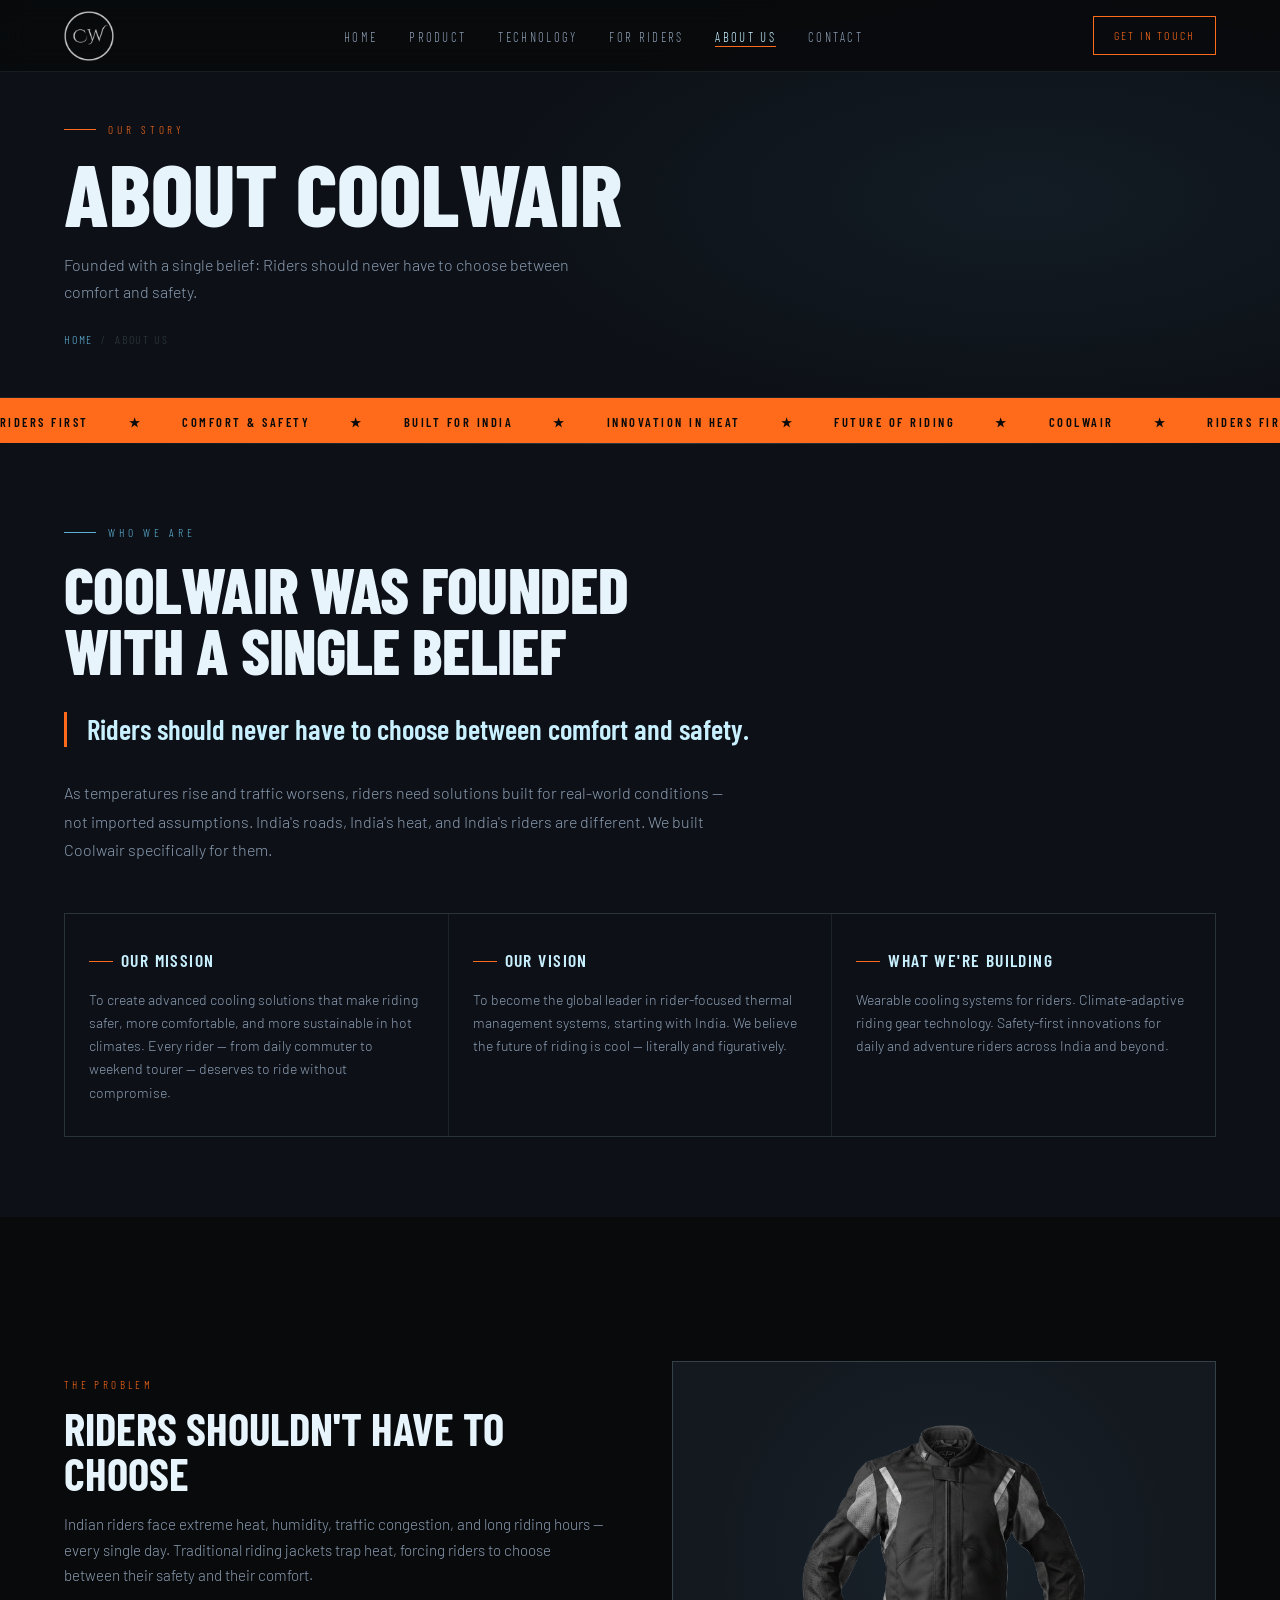
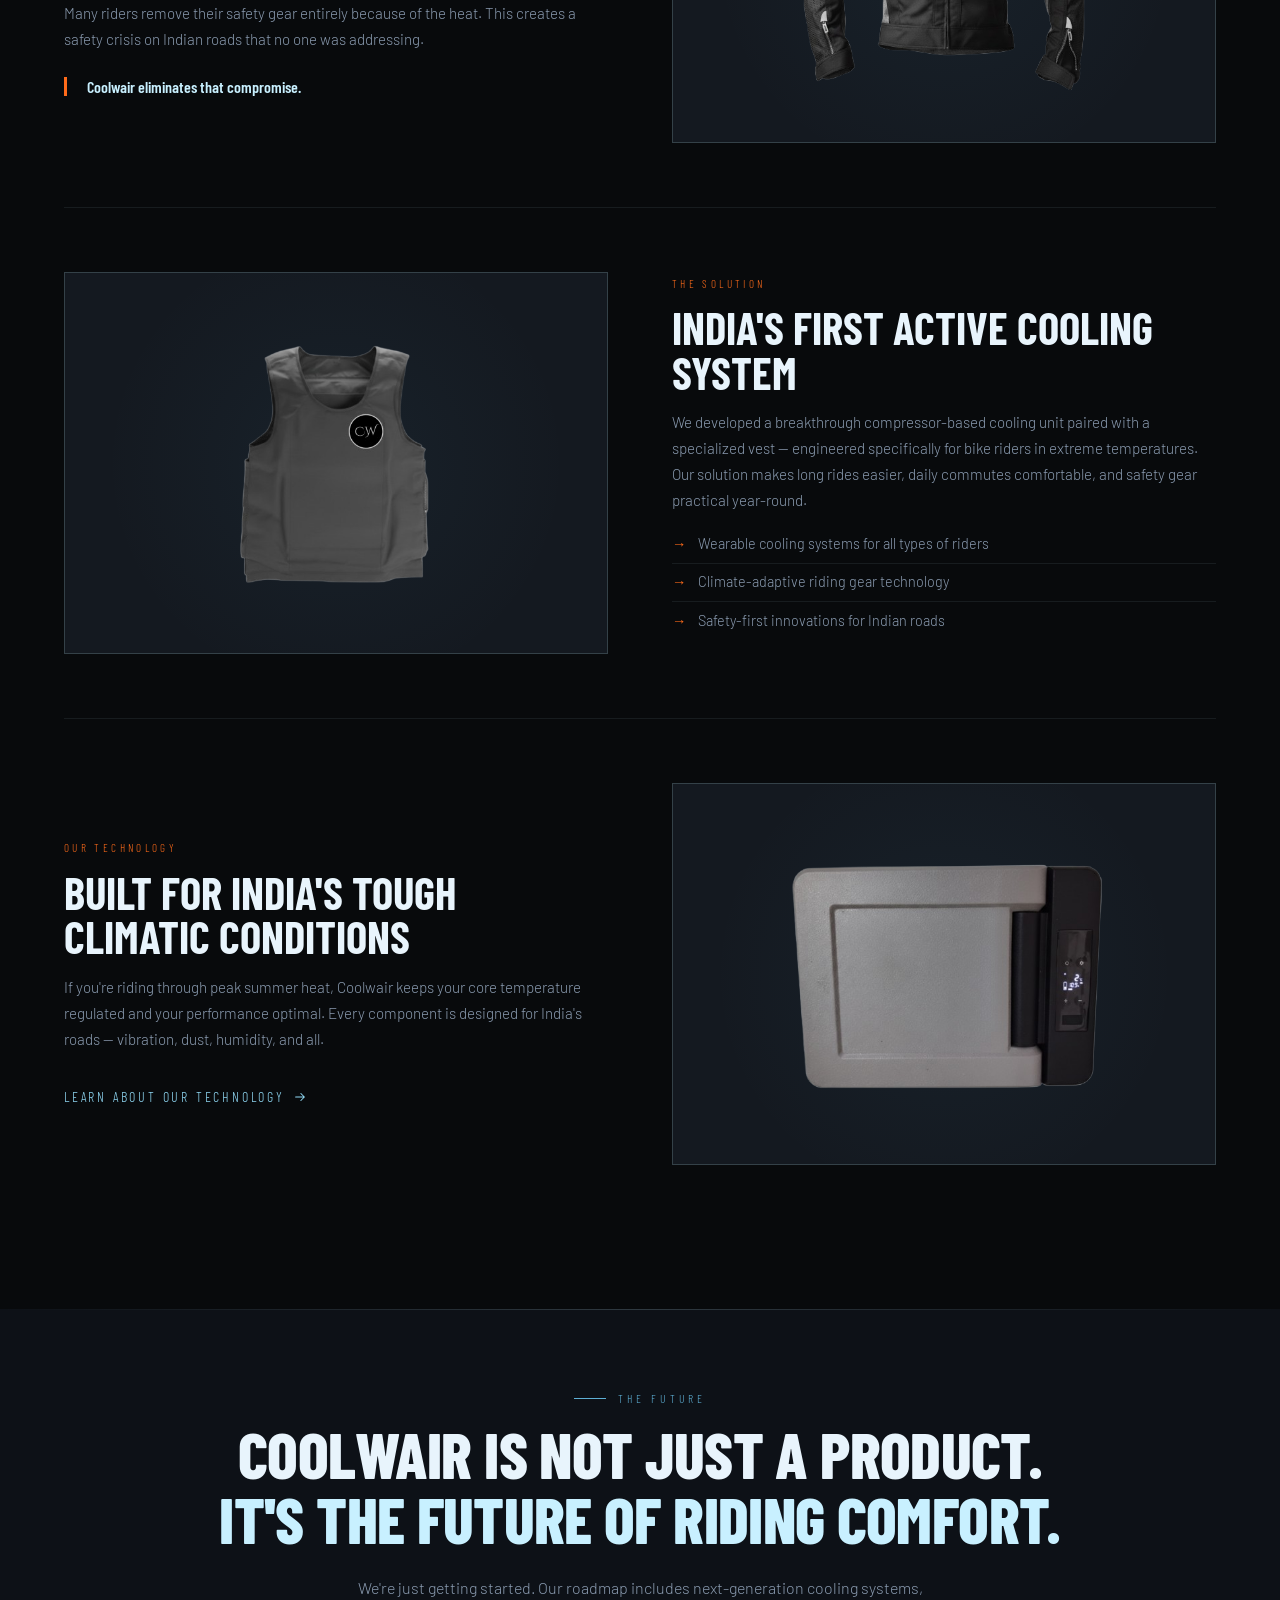
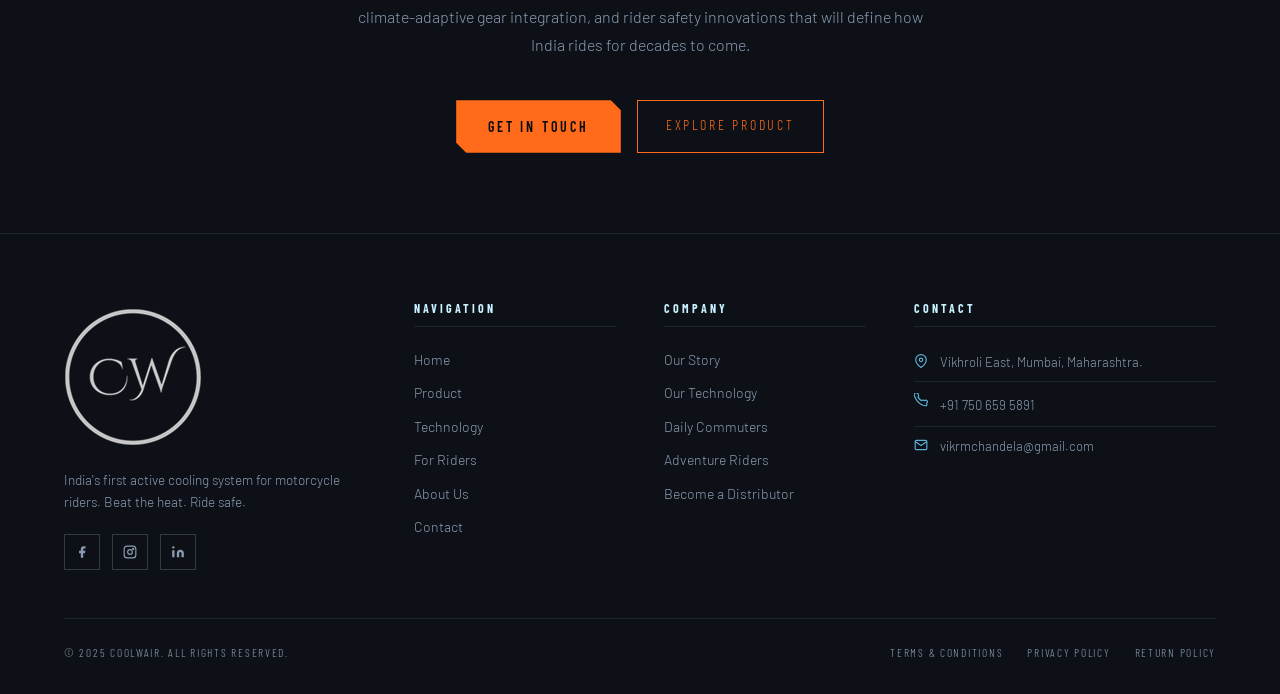
==== commit 8dba75da: "Cosmetic changes" ====
--- a/about.html
+++ b/about.html
@@ -21,7 +21,7 @@
 
   <div class="page-hero">
     <div class="page-hero-eyebrow">Our Story</div>
-    <h1>About Coolwairr</h1>
+    <h1>About Coolwair</h1>
     <p>Founded with a single belief: Riders should never have to choose between comfort and safety.</p>
     <div class="breadcrumb"><a href="index.html">Home</a><span>/</span><span>About Us</span></div>
   </div>
@@ -30,10 +30,10 @@
     <div class="ticker-inner">
       <span>RIDERS FIRST</span><span>★</span><span>COMFORT &amp; SAFETY</span><span>★</span>
       <span>BUILT FOR INDIA</span><span>★</span><span>INNOVATION IN HEAT</span><span>★</span>
-      <span>FUTURE OF RIDING</span><span>★</span><span>COOLWAIRR</span><span>★</span>
+      <span>FUTURE OF RIDING</span><span>★</span><span>COOLWAIR</span><span>★</span>
       <span>RIDERS FIRST</span><span>★</span><span>COMFORT &amp; SAFETY</span><span>★</span>
       <span>BUILT FOR INDIA</span><span>★</span><span>INNOVATION IN HEAT</span><span>★</span>
-      <span>FUTURE OF RIDING</span><span>★</span><span>COOLWAIRR</span><span>★</span>
+      <span>FUTURE OF RIDING</span><span>★</span><span>COOLWAIR</span><span>★</span>
     </div>
   </div>
 
@@ -41,13 +41,13 @@
   <section class="section section--dark">
     <div class="container">
       <div class="section-label reveal">Who We Are</div>
-      <h2 class="section-title reveal">Coolwairr Was Founded<br>with a Single Belief</h2>
+      <h2 class="section-title reveal">Coolwair Was Founded<br>with a Single Belief</h2>
       <div class="tech-highlight reveal">
         Riders should never have to choose between comfort and safety.
       </div>
       <p class="reveal" style="color:var(--muted);max-width:680px;margin-top:1.25rem;font-size:1rem;line-height:1.8;">
         As temperatures rise and traffic worsens, riders need solutions built for real-world conditions — not imported
-        assumptions. India's roads, India's heat, and India's riders are different. We built Coolwairr specifically for
+        assumptions. India's roads, India's heat, and India's riders are different. We built Coolwair specifically for
         them.
       </p>
 
@@ -83,7 +83,7 @@
           <p style="margin-top:0.75rem;">Many riders remove their safety gear entirely because of the heat. This creates
             a safety crisis on Indian roads that no one was addressing.</p>
           <div class="tech-highlight" style="font-size:1rem;margin-top:1.5rem;">
-            Coolwairr eliminates that compromise.
+            Coolwair eliminates that compromise.
           </div>
         </div>
         <div class="split-image">
@@ -113,7 +113,7 @@
         <div class="split-text">
           <div class="eyebrow">Our Technology</div>
           <h2>Built for India's Tough Climatic Conditions</h2>
-          <p>If you're riding through peak summer heat, Coolwairr keeps your core temperature regulated and your
+          <p>If you're riding through peak summer heat, Coolwair keeps your core temperature regulated and your
             performance optimal. Every component is designed for India's roads — vibration, dust, humidity, and all.</p>
           <a href="technology.html" class="btn-ghost" style="margin-top:1.25rem;">
             Learn About Our Technology
@@ -135,7 +135,7 @@
     <div class="container" style="text-align:center;">
       <div class="reveal">
         <div class="section-label" style="justify-content:center;">The Future</div>
-        <h2 class="section-title">Coolwairr Is Not Just a Product.</h2>
+        <h2 class="section-title">Coolwair Is Not Just a Product.</h2>
         <h2 class="section-title" style="color:var(--ice);margin-top:0.25rem;">It's the Future of Riding Comfort.</h2>
         <p style="color:var(--muted);max-width:580px;margin:1.5rem auto 0;font-size:1rem;line-height:1.8;">
           We're just getting started. Our roadmap includes next-generation cooling systems, climate-adaptive gear
